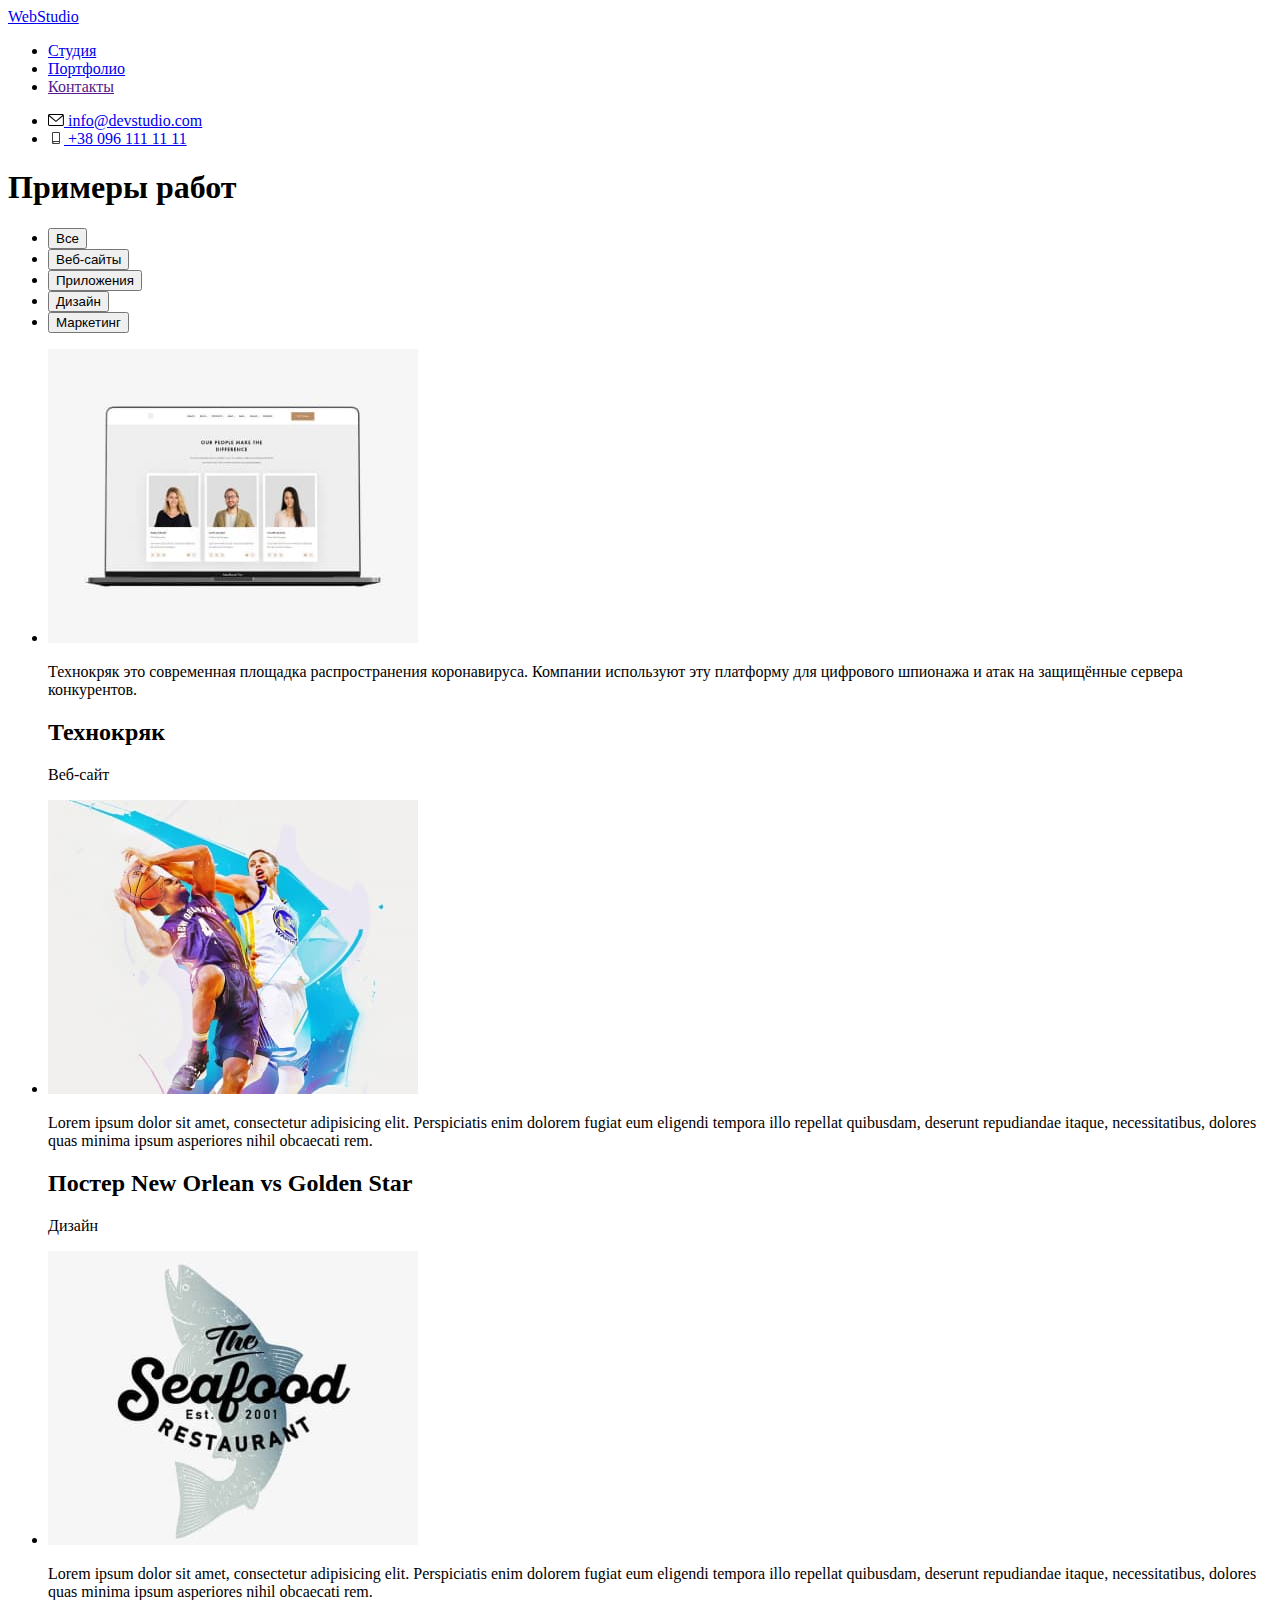
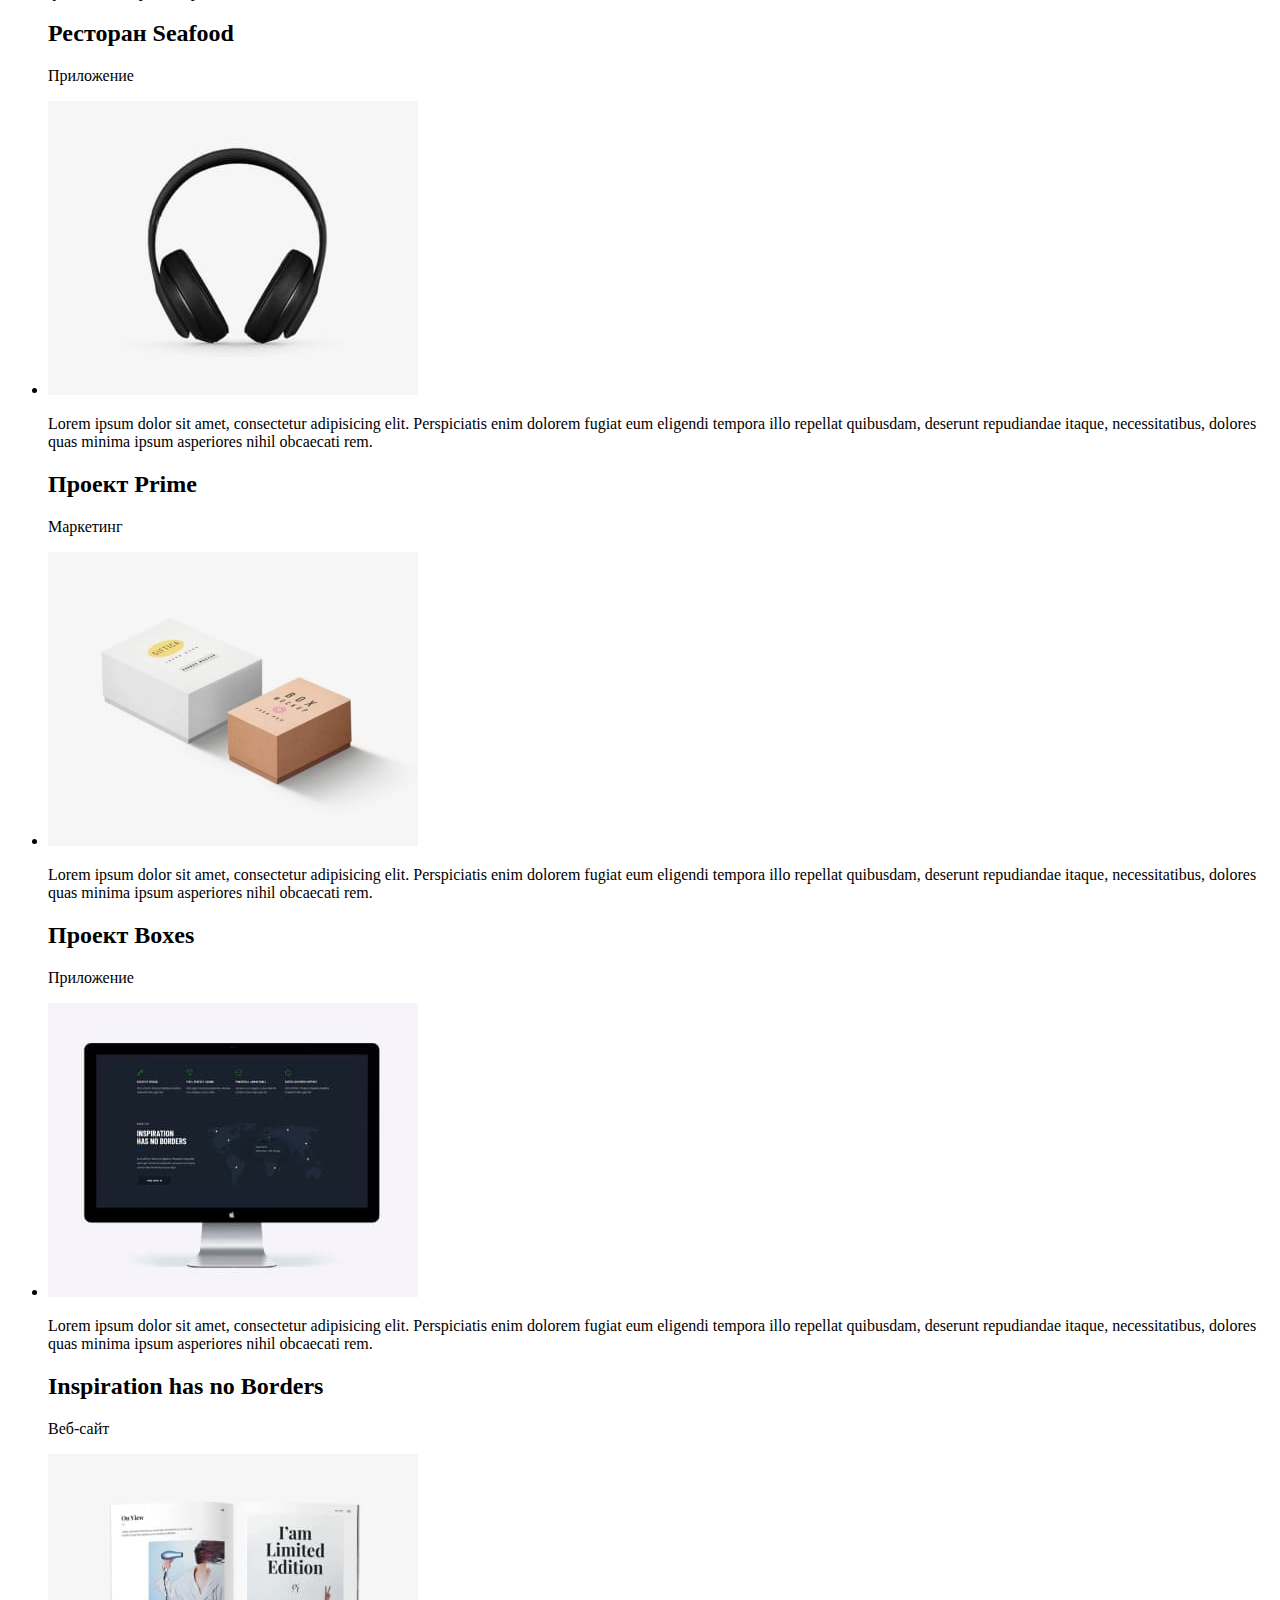
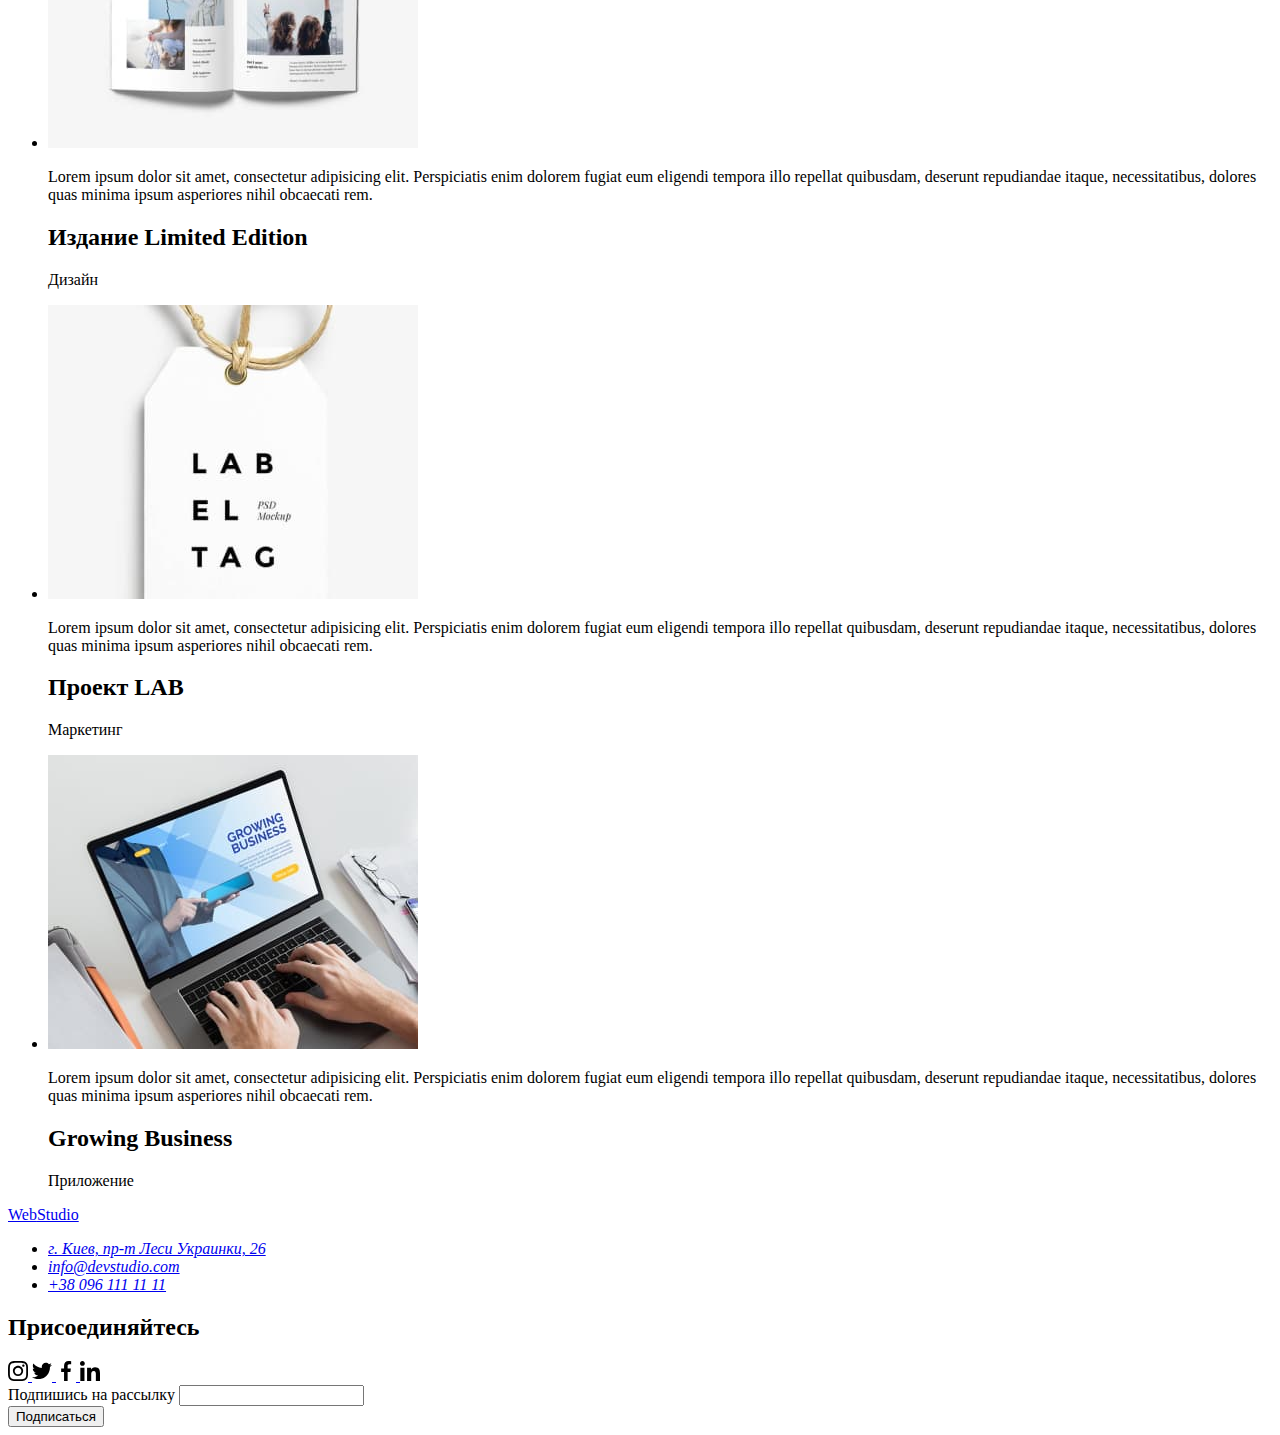
==== portfolio.html @ 1a2fe04e "add SASS rewrite css  to scss" ====
<!DOCTYPE html>
<html lang="ru">
  <head>
    <meta charset="UTF-8" />
    <title>Web Studio(Version2.1)-Figma</title>
    <link rel="preconnect" href="https://fonts.googleapis.com" />
    <link rel="preconnect" href="https://fonts.gstatic.com" crossorigin />
    <link
      href="https://fonts.googleapis.com/css2?family=Raleway:wght@700&family=Roboto:wght@400;500;700;900&display=swap"
      rel="stylesheet"
    />
    <link
      rel="stylesheet"
      href="https://cdnjs.cloudflare.com/ajax/libs/modern-normalize/1.1.0/modern-normalize.min.css"
      integrity="sha512-wpPYUAdjBVSE4KJnH1VR1HeZfpl1ub8YT/NKx4PuQ5NmX2tKuGu6U/JRp5y+Y8XG2tV+wKQpNHVUX03MfMFn9Q=="
      crossorigin="anonymous"
      referrerpolicy="no-referrer"
    />
    <link rel="stylesheet" href="./css/styles.css" />
  </head>

  <body>
    <!--Шапка сторінки-->
    <header class="header">
      <div class="container main-nav">
        <!--Логотип-->
        <a href="./index.html" class="logo link">
          <span class="logo-primary">Web</span
          ><span class="logo-secondary">Studio</span>
        </a>
        <nav class="nav">
          <!--Активне посилання-->
          <ul class="local-nav list">
            <li class="item">
              <a href="./index.html" class="link block">Студия</a>
            </li>
            <li class="item">
              <a href="./portfolio.html" class="current-link block"
                >Портфолио</a
              >
            </li>
            <li class="item"><a href="" class="link block">Контакты</a></li>
          </ul>
        </nav>
        <!--Contacts in header-->
        <ul class="contacts list">
          <li class="item">
            <a href="mailto:info@devstudio.com" class="link">
              <svg class="icon-header" width="16px" height="12px">
                <use href="./images/icons.svg#icon-mail"></use>
              </svg>
              info@devstudio.com
            </a>
          </li>
          <li class="item">
            <a href="tel:+3809611111111" class="link">
              <svg class="icon-header" width="16px" height="12px">
                <use href="./images/icons.svg#icon-phone"></use>
              </svg>
              +38 096 111 11 11
            </a>
          </li>
        </ul>
      </div>
    </header>
    <main>
      <section class="gallery section">
        <div class="container">
          <h1 class="visually-hidden">Примеры работ</h1>
          <ul class="list filters">
            <li class="item">
              <button type="button" class="btn btn-secondary">Все</button>
            </li>
            <li class="item">
              <button type="button" class="btn btn-secondary">Веб-сайты</button>
            </li>
            <li class="item">
              <button type="button" class="btn btn-secondary">
                Приложения
              </button>
            </li>
            <li class="item">
              <button type="button" class="btn btn-secondary">Дизайн</button>
            </li>
            <li class="item">
              <button type="button" class="btn btn-secondary">Маркетинг</button>
            </li>
          </ul>
          <ul class="list card-set">
            <li class="gallery-card">
              <div class="gallery-flow">
                <img
                  src="./images/prj1.jpg"
                  alt="веб-сайт на ноутбуке"
                  width="370"
                  class="gallery-image"
                />
                <p class="flow-description">
                  Технокряк это современная площадка распространения
                  коронавируса. Компании используют эту платформу для цифрового
                  шпионажа и атак на защищённые сервера конкурентов.
                </p>
              </div>

              <div class="card-container">
                <h2 class="card-title">Технокряк</h2>
                <p class="defenition">Веб-сайт</p>
              </div>
            </li>
            <li class="gallery-card">
              <div class="gallery-flow">
                <img
                  src="./images/prj2.jpg"
                  alt="Соревнования баскетболистов"
                  width="370"
                  class="gallery-image"
                />
                <p class="flow-description">
                  Lorem ipsum dolor sit amet, consectetur adipisicing elit.
                  Perspiciatis enim dolorem fugiat eum eligendi tempora illo
                  repellat quibusdam, deserunt repudiandae itaque,
                  necessitatibus, dolores quas minima ipsum asperiores nihil
                  obcaecati rem.
                </p>
              </div>

              <div class="card-container">
                <h2 class="card-title">Постер New Orlean vs Golden Star</h2>
                <p class="defenition">Дизайн</p>
              </div>
            </li>
            <li class="gallery-card">
              <div class="gallery-flow">
                <img
                  src="./images/prj3.jpg"
                  alt="логотип ресторана"
                  width="370"
                  class="gallery-image"
                />
                <p class="flow-description">
                  Lorem ipsum dolor sit amet, consectetur adipisicing elit.
                  Perspiciatis enim dolorem fugiat eum eligendi tempora illo
                  repellat quibusdam, deserunt repudiandae itaque,
                  necessitatibus, dolores quas minima ipsum asperiores nihil
                  obcaecati rem.
                </p>
              </div>

              <div class="card-container">
                <h2 class="card-title">Ресторан Seafood</h2>
                <p class="defenition">Приложение</p>
              </div>
            </li>
            <li class="gallery-card">
              <div class="gallery-flow">
                <img
                  src="./images/prj4.jpg"
                  alt="Черные наушники"
                  width="370"
                  class="gallery-image"
                />
                <p class="flow-description">
                  Lorem ipsum dolor sit amet, consectetur adipisicing elit.
                  Perspiciatis enim dolorem fugiat eum eligendi tempora illo
                  repellat quibusdam, deserunt repudiandae itaque,
                  necessitatibus, dolores quas minima ipsum asperiores nihil
                  obcaecati rem.
                </p>
              </div>

              <div class="card-container">
                <h2 class="card-title">Проект Prime</h2>
                <p class="defenition">Маркетинг</p>
              </div>
            </li>
            <li class="gallery-card">
              <div class="gallery-flow">
                <img
                  src="./images/prj5.jpg"
                  alt="Две картонные коробки"
                  width="370"
                  class="gallery-image"
                />
                <p class="flow-description">
                  Lorem ipsum dolor sit amet, consectetur adipisicing elit.
                  Perspiciatis enim dolorem fugiat eum eligendi tempora illo
                  repellat quibusdam, deserunt repudiandae itaque,
                  necessitatibus, dolores quas minima ipsum asperiores nihil
                  obcaecati rem.
                </p>
              </div>

              <div class="card-container">
                <h2 class="card-title">Проект Boxes</h2>
                <p class="defenition">Приложение</p>
              </div>
            </li>
            <li class="gallery-card">
              <div class="gallery-flow">
                <img
                  src="./images/prj6.jpg"
                  alt="моноблок с примером веб-сайта"
                  width="370"
                  class="gallery-image"
                />
                <p class="flow-description">
                  Lorem ipsum dolor sit amet, consectetur adipisicing elit.
                  Perspiciatis enim dolorem fugiat eum eligendi tempora illo
                  repellat quibusdam, deserunt repudiandae itaque,
                  necessitatibus, dolores quas minima ipsum asperiores nihil
                  obcaecati rem.
                </p>
              </div>

              <div class="card-container">
                <h2 class="card-title">Inspiration has no Borders</h2>
                <p class="defenition">Веб-сайт</p>
              </div>
            </li>
            <li class="gallery-card">
              <div class="gallery-flow">
                <img
                  src="./images/prj7.jpg"
                  alt="разворот книги"
                  width="370"
                  class="gallery-image"
                />
                <p class="flow-description">
                  Lorem ipsum dolor sit amet, consectetur adipisicing elit.
                  Perspiciatis enim dolorem fugiat eum eligendi tempora illo
                  repellat quibusdam, deserunt repudiandae itaque,
                  necessitatibus, dolores quas minima ipsum asperiores nihil
                  obcaecati rem.
                </p>
              </div>

              <div class="card-container">
                <h2 class="card-title">Издание Limited Edition</h2>
                <p class="defenition">Дизайн</p>
              </div>
            </li>
            <li class="gallery-card">
              <div class="gallery-flow">
                <img
                  src="./images/prj8.jpg"
                  alt="етикетка с надписью"
                  width="370"
                  class="gallery-image"
                />
                <p class="flow-description">
                  Lorem ipsum dolor sit amet, consectetur adipisicing elit.
                  Perspiciatis enim dolorem fugiat eum eligendi tempora illo
                  repellat quibusdam, deserunt repudiandae itaque,
                  necessitatibus, dolores quas minima ipsum asperiores nihil
                  obcaecati rem.
                </p>
              </div>

              <div class="card-container">
                <h2 class="card-title">Проект LAB</h2>
                <p class="defenition">Маркетинг</p>
              </div>
            </li>
            <li class="gallery-card">
              <div class="gallery-flow">
                <img
                  src="./images/prj9.jpg"
                  alt="человек работающий за ноутбуком"
                  width="370"
                  class="gallery-image"
                />
                <p class="flow-description">
                  Lorem ipsum dolor sit amet, consectetur adipisicing elit.
                  Perspiciatis enim dolorem fugiat eum eligendi tempora illo
                  repellat quibusdam, deserunt repudiandae itaque,
                  necessitatibus, dolores quas minima ipsum asperiores nihil
                  obcaecati rem.
                </p>
              </div>

              <div class="card-container">
                <h2 class="card-title">Growing Business</h2>
                <p class="defenition">Приложение</p>
              </div>
            </li>
          </ul>
        </div>
      </section>
    </main>

    <footer class="footer">
      <div class="container flex">
        <div class="contact-container">
          <div class="logo-box">
            <a href="./index.html" class="logo link">
              <span class="logo-primary">Web</span
              ><span class="logo-botom">Studio</span>
            </a>
          </div>
          <!--Contact info-->
          <address class="footer-contacts">
            <ul class="list">
              <li class="contact">
                <a
                  href="https://goo.gl/maps/vkd8yYgCR2bsNaY5A"
                  class="address link"
                >
                  г. Киев, пр-т Леси Украинки, 26<br />
                </a>
              </li>
              <li class="contact">
                <a href="mailto:info@devstudio.com" class="link">
                  info@devstudio.com<br />
                </a>
              </li>
              <li class="contact">
                <a href="tel:+3809611111111" class="link">
                  +38 096 111 11 11<br />
                </a>
              </li>
            </ul>
          </address>
        </div>

        <div class="follow-us">
          <h2 class="follow-us-title">Присоединяйтесь</h2>
          <div class="follow-us-box">
            <a href="#" class="follow-link">
              <svg class="follow-link-icon" width="20" height="20">
                <use href="./images/icons.svg#icon-instagram"></use>
              </svg>
            </a>
            <a href="#" class="follow-link">
              <svg class="follow-link-icon" width="20" height="20">
                <use href="./images/icons.svg#icon-twitter"></use>
              </svg>
            </a>
            <a href="#" class="follow-link">
              <svg class="follow-link-icon" width="20" height="20">
                <use href="./images/icons.svg#icon-facebook"></use>
              </svg>
            </a>
            <a href="#" class="follow-link">
              <svg class="follow-link-icon" width="20" height="20">
                <use href="./images/icons.svg#icon-linkedin"></use>
              </svg>
            </a>
          </div>
        </div>
        <!-- FORM SUBSCRIBE -->
        <form class="form-subscribe">
          <div class="email-subscribe">
            <label for="user-subscribs" class="subscribe-lable"
              >Подпишись на рассылку</label
            >
            <input
              type="email"
              name="email-subscrib"
              id=""
              class="input-subscribe"
            />
          </div>
          <div class="send-btn-wrapper">
            <button type="submit" class="send-btn">Подписаться</button>
          </div>
        </form>
      </div>
    </footer>
  </body>
</html>
---- css/styles.css ----
/* -------------GLOBAL STYLES--------------- */

/* ----Приховані елементи---- */

/* container */

/* ---section--- */

/* link decoration */

/* button */

/* ----------------Social Link Div--------------------------------------- */

/* -------------------------------------------------------------------- */

/* --------------HEADER-------------------- */
/* header flexbox */

/* -----------------------BODY_INDEX----------------------- */
/* heroes */

/* features */

/* activities */

/* team */

/* ----------------------PARTNER----------------------- */

/* -----------------------BODY_PORTFILIO--------------------- */
/* gallery */

/* -----------------------FOOTER----------------------- */

/*-----------MODAL WINDOW ---------------*/
/* -----------BACKDROP--------------- */
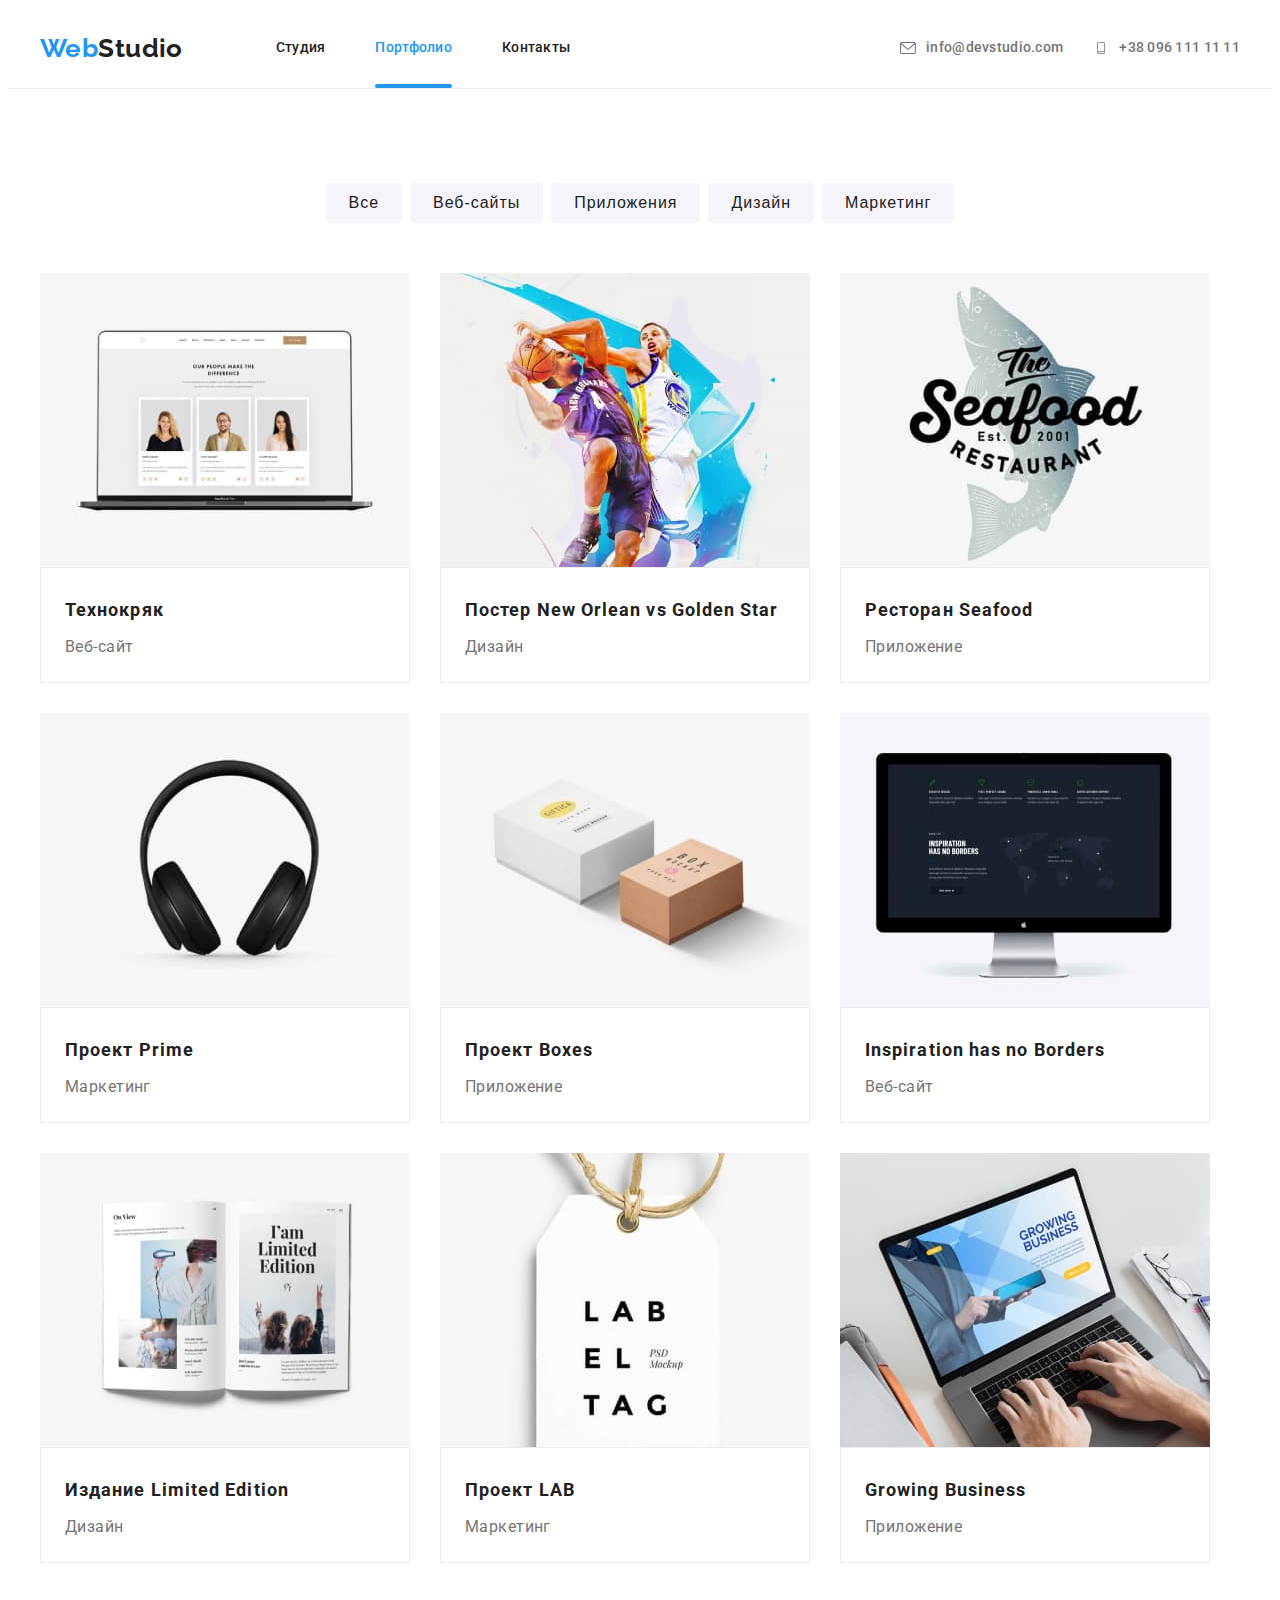
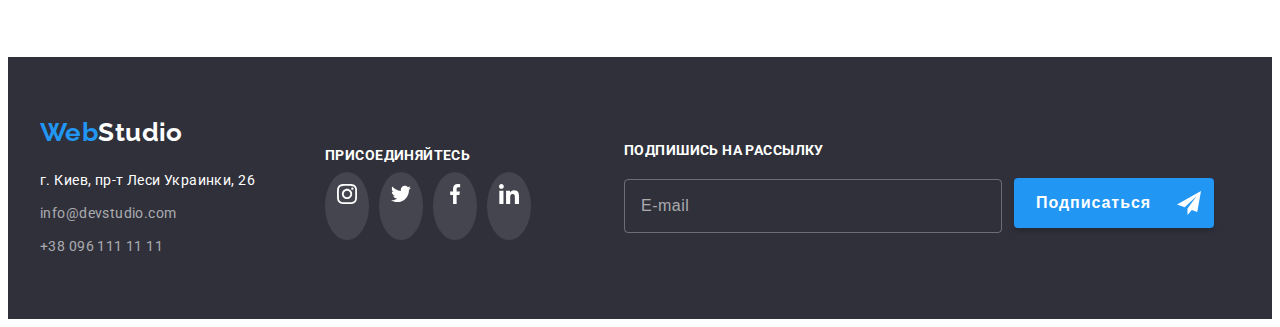
==== commit 3f25d4cb: "rewrite structure by using BEM" ====
--- a/portfolio.html
+++ b/portfolio.html
@@ -16,45 +16,47 @@
       crossorigin="anonymous"
       referrerpolicy="no-referrer"
     />
-    <link rel="stylesheet" href="./css/styles.css" />
+    <link rel="stylesheet" href="./css/main.min.css" />
   </head>
 
   <body>
     <!--Шапка сторінки-->
     <header class="header">
-      <div class="container main-nav">
+      <div class="container container--flex">
         <!--Логотип-->
         <a href="./index.html" class="logo link">
-          <span class="logo-primary">Web</span
-          ><span class="logo-secondary">Studio</span>
+          <span class="logo__primary-text">Web</span
+          ><span class="logo__secondary-text">Studio</span>
         </a>
         <nav class="nav">
           <!--Активне посилання-->
-          <ul class="local-nav list">
-            <li class="item">
-              <a href="./index.html" class="link block">Студия</a>
-            </li>
-            <li class="item">
-              <a href="./portfolio.html" class="current-link block"
+          <ul class="pages-list list">
+            <li class="pages-list__item">
+              <a href="./index.html" class="pages-list__link link">Студия</a>
+            </li>
+            <li class="pages-list__item">
+              <a href="./portfolio.html" class="pages-list__link current-link"
                 >Портфолио</a
               >
             </li>
-            <li class="item"><a href="" class="link block">Контакты</a></li>
+            <li class="pages-list__item">
+              <a href="" class="pages-list__link link">Контакты</a>
+            </li>
           </ul>
         </nav>
         <!--Contacts in header-->
         <ul class="contacts list">
-          <li class="item">
-            <a href="mailto:info@devstudio.com" class="link">
-              <svg class="icon-header" width="16px" height="12px">
+          <li class="contacts__item">
+            <a href="mailto:info@devstudio.com" class="contacts__link link">
+              <svg class="contacts__icon" width="16px" height="12px">
                 <use href="./images/icons.svg#icon-mail"></use>
               </svg>
               info@devstudio.com
             </a>
           </li>
-          <li class="item">
-            <a href="tel:+3809611111111" class="link">
-              <svg class="icon-header" width="16px" height="12px">
+          <li class="contacts-item contacts__item--positioning">
+            <a href="tel:+3809611111111" class="contacts__link link">
+              <svg class="contacts__icon" width="16px" height="12px">
                 <use href="./images/icons.svg#icon-phone"></use>
               </svg>
               +38 096 111 11 11
@@ -64,223 +66,225 @@
       </div>
     </header>
     <main>
-      <section class="gallery section">
+      <section class="portfolio section">
         <div class="container">
           <h1 class="visually-hidden">Примеры работ</h1>
           <ul class="list filters">
-            <li class="item">
+            <li class="filters__item">
               <button type="button" class="btn btn-secondary">Все</button>
             </li>
-            <li class="item">
+            <li class="filters__item">
               <button type="button" class="btn btn-secondary">Веб-сайты</button>
             </li>
-            <li class="item">
+            <li class="filters__item">
               <button type="button" class="btn btn-secondary">
                 Приложения
               </button>
             </li>
-            <li class="item">
+            <li class="filters__item">
               <button type="button" class="btn btn-secondary">Дизайн</button>
             </li>
-            <li class="item">
+            <li class="filters__item">
               <button type="button" class="btn btn-secondary">Маркетинг</button>
             </li>
           </ul>
-          <ul class="list card-set">
-            <li class="gallery-card">
-              <div class="gallery-flow">
+          <ul class="list gallery">
+            <li class="gallery__item">
+              <div class="flow">
                 <img
                   src="./images/prj1.jpg"
                   alt="веб-сайт на ноутбуке"
                   width="370"
-                  class="gallery-image"
-                />
-                <p class="flow-description">
+                  class="flow__image"
+                />
+                <p class="flow__text">
                   Технокряк это современная площадка распространения
                   коронавируса. Компании используют эту платформу для цифрового
                   шпионажа и атак на защищённые сервера конкурентов.
                 </p>
               </div>
 
-              <div class="card-container">
-                <h2 class="card-title">Технокряк</h2>
-                <p class="defenition">Веб-сайт</p>
-              </div>
-            </li>
-            <li class="gallery-card">
-              <div class="gallery-flow">
+              <div class="card-info">
+                <h2 class="card-info__title">Технокряк</h2>
+                <p class="card-info__text">Веб-сайт</p>
+              </div>
+            </li>
+            <li class="gallery__item">
+              <div class="flow">
                 <img
                   src="./images/prj2.jpg"
                   alt="Соревнования баскетболистов"
                   width="370"
-                  class="gallery-image"
-                />
-                <p class="flow-description">
-                  Lorem ipsum dolor sit amet, consectetur adipisicing elit.
-                  Perspiciatis enim dolorem fugiat eum eligendi tempora illo
-                  repellat quibusdam, deserunt repudiandae itaque,
-                  necessitatibus, dolores quas minima ipsum asperiores nihil
-                  obcaecati rem.
-                </p>
-              </div>
-
-              <div class="card-container">
-                <h2 class="card-title">Постер New Orlean vs Golden Star</h2>
-                <p class="defenition">Дизайн</p>
-              </div>
-            </li>
-            <li class="gallery-card">
-              <div class="gallery-flow">
+                  class="flow__image"
+                />
+                <p class="flow__text">
+                  Lorem ipsum dolor sit amet, consectetur adipisicing elit.
+                  Perspiciatis enim dolorem fugiat eum eligendi tempora illo
+                  repellat quibusdam, deserunt repudiandae itaque,
+                  necessitatibus, dolores quas minima ipsum asperiores nihil
+                  obcaecati rem.
+                </p>
+              </div>
+
+              <div class="card-info">
+                <h2 class="card-info__title">
+                  Постер New Orlean vs Golden Star
+                </h2>
+                <p class="card-info__text">Дизайн</p>
+              </div>
+            </li>
+            <li class="gallery__item">
+              <div class="flow">
                 <img
                   src="./images/prj3.jpg"
                   alt="логотип ресторана"
                   width="370"
-                  class="gallery-image"
-                />
-                <p class="flow-description">
-                  Lorem ipsum dolor sit amet, consectetur adipisicing elit.
-                  Perspiciatis enim dolorem fugiat eum eligendi tempora illo
-                  repellat quibusdam, deserunt repudiandae itaque,
-                  necessitatibus, dolores quas minima ipsum asperiores nihil
-                  obcaecati rem.
-                </p>
-              </div>
-
-              <div class="card-container">
-                <h2 class="card-title">Ресторан Seafood</h2>
-                <p class="defenition">Приложение</p>
-              </div>
-            </li>
-            <li class="gallery-card">
-              <div class="gallery-flow">
+                  class="flow__image"
+                />
+                <p class="flow__text">
+                  Lorem ipsum dolor sit amet, consectetur adipisicing elit.
+                  Perspiciatis enim dolorem fugiat eum eligendi tempora illo
+                  repellat quibusdam, deserunt repudiandae itaque,
+                  necessitatibus, dolores quas minima ipsum asperiores nihil
+                  obcaecati rem.
+                </p>
+              </div>
+
+              <div class="card-info">
+                <h2 class="card-info__title">Ресторан Seafood</h2>
+                <p class="card-info__text">Приложение</p>
+              </div>
+            </li>
+            <li class="gallery__item">
+              <div class="flow">
                 <img
                   src="./images/prj4.jpg"
                   alt="Черные наушники"
                   width="370"
-                  class="gallery-image"
-                />
-                <p class="flow-description">
-                  Lorem ipsum dolor sit amet, consectetur adipisicing elit.
-                  Perspiciatis enim dolorem fugiat eum eligendi tempora illo
-                  repellat quibusdam, deserunt repudiandae itaque,
-                  necessitatibus, dolores quas minima ipsum asperiores nihil
-                  obcaecati rem.
-                </p>
-              </div>
-
-              <div class="card-container">
-                <h2 class="card-title">Проект Prime</h2>
-                <p class="defenition">Маркетинг</p>
-              </div>
-            </li>
-            <li class="gallery-card">
-              <div class="gallery-flow">
+                  class="flow__image"
+                />
+                <p class="flow__text">
+                  Lorem ipsum dolor sit amet, consectetur adipisicing elit.
+                  Perspiciatis enim dolorem fugiat eum eligendi tempora illo
+                  repellat quibusdam, deserunt repudiandae itaque,
+                  necessitatibus, dolores quas minima ipsum asperiores nihil
+                  obcaecati rem.
+                </p>
+              </div>
+
+              <div class="card-info">
+                <h2 class="card-info__title">Проект Prime</h2>
+                <p class="card-info__text">Маркетинг</p>
+              </div>
+            </li>
+            <li class="gallery__item">
+              <div class="flow">
                 <img
                   src="./images/prj5.jpg"
                   alt="Две картонные коробки"
                   width="370"
-                  class="gallery-image"
-                />
-                <p class="flow-description">
-                  Lorem ipsum dolor sit amet, consectetur adipisicing elit.
-                  Perspiciatis enim dolorem fugiat eum eligendi tempora illo
-                  repellat quibusdam, deserunt repudiandae itaque,
-                  necessitatibus, dolores quas minima ipsum asperiores nihil
-                  obcaecati rem.
-                </p>
-              </div>
-
-              <div class="card-container">
-                <h2 class="card-title">Проект Boxes</h2>
-                <p class="defenition">Приложение</p>
-              </div>
-            </li>
-            <li class="gallery-card">
-              <div class="gallery-flow">
+                  class="flow__image"
+                />
+                <p class="flow__text">
+                  Lorem ipsum dolor sit amet, consectetur adipisicing elit.
+                  Perspiciatis enim dolorem fugiat eum eligendi tempora illo
+                  repellat quibusdam, deserunt repudiandae itaque,
+                  necessitatibus, dolores quas minima ipsum asperiores nihil
+                  obcaecati rem.
+                </p>
+              </div>
+
+              <div class="card-info">
+                <h2 class="card-info__title">Проект Boxes</h2>
+                <p class="card-info__text">Приложение</p>
+              </div>
+            </li>
+            <li class="gallery__item">
+              <div class="flow">
                 <img
                   src="./images/prj6.jpg"
                   alt="моноблок с примером веб-сайта"
                   width="370"
-                  class="gallery-image"
-                />
-                <p class="flow-description">
-                  Lorem ipsum dolor sit amet, consectetur adipisicing elit.
-                  Perspiciatis enim dolorem fugiat eum eligendi tempora illo
-                  repellat quibusdam, deserunt repudiandae itaque,
-                  necessitatibus, dolores quas minima ipsum asperiores nihil
-                  obcaecati rem.
-                </p>
-              </div>
-
-              <div class="card-container">
-                <h2 class="card-title">Inspiration has no Borders</h2>
-                <p class="defenition">Веб-сайт</p>
-              </div>
-            </li>
-            <li class="gallery-card">
-              <div class="gallery-flow">
+                  class="flow__image"
+                />
+                <p class="flow__text">
+                  Lorem ipsum dolor sit amet, consectetur adipisicing elit.
+                  Perspiciatis enim dolorem fugiat eum eligendi tempora illo
+                  repellat quibusdam, deserunt repudiandae itaque,
+                  necessitatibus, dolores quas minima ipsum asperiores nihil
+                  obcaecati rem.
+                </p>
+              </div>
+
+              <div class="card-info">
+                <h2 class="card-info__title">Inspiration has no Borders</h2>
+                <p class="card-info__text">Веб-сайт</p>
+              </div>
+            </li>
+            <li class="gallery__item">
+              <div class="flow">
                 <img
                   src="./images/prj7.jpg"
                   alt="разворот книги"
                   width="370"
-                  class="gallery-image"
-                />
-                <p class="flow-description">
-                  Lorem ipsum dolor sit amet, consectetur adipisicing elit.
-                  Perspiciatis enim dolorem fugiat eum eligendi tempora illo
-                  repellat quibusdam, deserunt repudiandae itaque,
-                  necessitatibus, dolores quas minima ipsum asperiores nihil
-                  obcaecati rem.
-                </p>
-              </div>
-
-              <div class="card-container">
-                <h2 class="card-title">Издание Limited Edition</h2>
-                <p class="defenition">Дизайн</p>
-              </div>
-            </li>
-            <li class="gallery-card">
-              <div class="gallery-flow">
+                  class="flow__image"
+                />
+                <p class="flow__text">
+                  Lorem ipsum dolor sit amet, consectetur adipisicing elit.
+                  Perspiciatis enim dolorem fugiat eum eligendi tempora illo
+                  repellat quibusdam, deserunt repudiandae itaque,
+                  necessitatibus, dolores quas minima ipsum asperiores nihil
+                  obcaecati rem.
+                </p>
+              </div>
+
+              <div class="card-info">
+                <h2 class="card-info__title">Издание Limited Edition</h2>
+                <p class="card-info__text">Дизайн</p>
+              </div>
+            </li>
+            <li class="gallery__item">
+              <div class="flow">
                 <img
                   src="./images/prj8.jpg"
                   alt="етикетка с надписью"
                   width="370"
-                  class="gallery-image"
-                />
-                <p class="flow-description">
-                  Lorem ipsum dolor sit amet, consectetur adipisicing elit.
-                  Perspiciatis enim dolorem fugiat eum eligendi tempora illo
-                  repellat quibusdam, deserunt repudiandae itaque,
-                  necessitatibus, dolores quas minima ipsum asperiores nihil
-                  obcaecati rem.
-                </p>
-              </div>
-
-              <div class="card-container">
-                <h2 class="card-title">Проект LAB</h2>
-                <p class="defenition">Маркетинг</p>
-              </div>
-            </li>
-            <li class="gallery-card">
-              <div class="gallery-flow">
+                  class="flow__image"
+                />
+                <p class="flow__text">
+                  Lorem ipsum dolor sit amet, consectetur adipisicing elit.
+                  Perspiciatis enim dolorem fugiat eum eligendi tempora illo
+                  repellat quibusdam, deserunt repudiandae itaque,
+                  necessitatibus, dolores quas minima ipsum asperiores nihil
+                  obcaecati rem.
+                </p>
+              </div>
+
+              <div class="card-info">
+                <h2 class="card-info__title">Проект LAB</h2>
+                <p class="card-info__text">Маркетинг</p>
+              </div>
+            </li>
+            <li class="gallery__item">
+              <div class="flow">
                 <img
                   src="./images/prj9.jpg"
                   alt="человек работающий за ноутбуком"
                   width="370"
-                  class="gallery-image"
-                />
-                <p class="flow-description">
-                  Lorem ipsum dolor sit amet, consectetur adipisicing elit.
-                  Perspiciatis enim dolorem fugiat eum eligendi tempora illo
-                  repellat quibusdam, deserunt repudiandae itaque,
-                  necessitatibus, dolores quas minima ipsum asperiores nihil
-                  obcaecati rem.
-                </p>
-              </div>
-
-              <div class="card-container">
-                <h2 class="card-title">Growing Business</h2>
-                <p class="defenition">Приложение</p>
+                  class="flow__image"
+                />
+                <p class="flow__text">
+                  Lorem ipsum dolor sit amet, consectetur adipisicing elit.
+                  Perspiciatis enim dolorem fugiat eum eligendi tempora illo
+                  repellat quibusdam, deserunt repudiandae itaque,
+                  necessitatibus, dolores quas minima ipsum asperiores nihil
+                  obcaecati rem.
+                </p>
+              </div>
+
+              <div class="card-info">
+                <h2 class="card-info__title">Growing Business</h2>
+                <p class="card-info__text">Приложение</p>
               </div>
             </li>
           </ul>
@@ -289,32 +293,34 @@
     </main>
 
     <footer class="footer">
-      <div class="container flex">
+      <div class="container container--flex">
         <div class="contact-container">
-          <div class="logo-box">
-            <a href="./index.html" class="logo link">
-              <span class="logo-primary">Web</span
-              ><span class="logo-botom">Studio</span>
-            </a>
-          </div>
+          <a href="./index.html" class="logo link">
+            <span class="logo__primary-text">Web</span
+            ><span
+              class="logo__secondary-text logo__secondary-text--colorchange"
+              >Studio</span
+            >
+          </a>
+
           <!--Contact info-->
-          <address class="footer-contacts">
-            <ul class="list">
-              <li class="contact">
+          <address class="address">
+            <ul class="address__list list">
+              <li class="address_item">
                 <a
                   href="https://goo.gl/maps/vkd8yYgCR2bsNaY5A"
-                  class="address link"
+                  class="address__link address__link--primarycolor link"
                 >
                   г. Киев, пр-т Леси Украинки, 26<br />
                 </a>
               </li>
-              <li class="contact">
-                <a href="mailto:info@devstudio.com" class="link">
+              <li class="address__item">
+                <a href="mailto:info@devstudio.com" class="address__link link">
                   info@devstudio.com<br />
                 </a>
               </li>
-              <li class="contact">
-                <a href="tel:+3809611111111" class="link">
+              <li class="address__item">
+                <a href="tel:+3809611111111" class="address__link link">
                   +38 096 111 11 11<br />
                 </a>
               </li>
@@ -323,25 +329,25 @@
         </div>
 
         <div class="follow-us">
-          <h2 class="follow-us-title">Присоединяйтесь</h2>
-          <div class="follow-us-box">
-            <a href="#" class="follow-link">
-              <svg class="follow-link-icon" width="20" height="20">
+          <h2 class="follow-us__title">Присоединяйтесь</h2>
+          <div class="social">
+            <a href="#" class="social__link social-link--decoration">
+              <svg class="social__icon" width="20" height="20">
                 <use href="./images/icons.svg#icon-instagram"></use>
               </svg>
             </a>
-            <a href="#" class="follow-link">
-              <svg class="follow-link-icon" width="20" height="20">
+            <a href="#" class="social__link social-link--decoration">
+              <svg class="social__icon" width="20" height="20">
                 <use href="./images/icons.svg#icon-twitter"></use>
               </svg>
             </a>
-            <a href="#" class="follow-link">
-              <svg class="follow-link-icon" width="20" height="20">
+            <a href="#" class="social__link social-link--decoration">
+              <svg class="social__icon" width="20" height="20">
                 <use href="./images/icons.svg#icon-facebook"></use>
               </svg>
             </a>
-            <a href="#" class="follow-link">
-              <svg class="follow-link-icon" width="20" height="20">
+            <a href="#" class="social__link social-link--decoration">
+              <svg class="social__icon" width="20" height="20">
                 <use href="./images/icons.svg#icon-linkedin"></use>
               </svg>
             </a>
@@ -349,19 +355,22 @@
         </div>
         <!-- FORM SUBSCRIBE -->
         <form class="form-subscribe">
-          <div class="email-subscribe">
-            <label for="user-subscribs" class="subscribe-lable"
-              >Подпишись на рассылку</label
-            >
+          <div class="subscribe">
+            <label for="user-subscribs" class="subscribe__lable">
+              Подпишись на рассылку
+            </label>
             <input
               type="email"
               name="email-subscrib"
               id=""
-              class="input-subscribe"
+              class="subscribe__input"
+              placeholder="E-mail"
             />
           </div>
-          <div class="send-btn-wrapper">
-            <button type="submit" class="send-btn">Подписаться</button>
+          <div class="btn-wrapper">
+            <button type="submit" class="btn btn--detalising">
+              Подписаться
+            </button>
           </div>
         </form>
       </div>
--- a/css/main.min.css
+++ b/css/main.min.css
@@ -0,0 +1,2 @@
+body{background-color:var(--primary-white-color);color:var(--text-primary-color);font-family:Roboto, Verdana, Tahoma, sans-serif;font-size:14px;line-height:1.71;letter-spacing:0.03em}ul,ol{padding:0px;margin:0px}.list{margin:0;list-style:none}.btn{border-radius:4px;border:1px solid transparent;font-weight:700;font-size:16px;line-height:1.87;letter-spacing:0.06em;cursor:pointer}.btn--primary{padding:10px 32px;background-color:var(--accent-color);color:var(--primary-white-color);transition:color 250ms cubic-bezier(0.4, 0, 0.2, 1)}.btn--primary:hover,.btn--primary:focus{color:var(--text-secondary-color)}.btn-secondary{font-weight:500;font-size:16px;line-height:1.63;padding:6px 22px;background-color:var(--secondary-white-color);color:var(--text-secondary-color);transition:color,background-color 250ms cubic-bezier(0.4, 0, 0.2, 1)}.btn-secondary:hover,.btn-secondary:focus{color:var(--primary-white-color);background-color:var(--accent-color)}.container{width:1200px;padding-left:15px;padding-right:15px;margin:0 auto}.link{color:inherit;text-decoration:none;transition:color 250ms cubic-bezier(0.4, 0, 0.2, 1)}.link:hover,.link:focus{color:var(--accent-color)}.current-link{color:var(--accent-color);text-decoration:none;transition:color 250ms cubic-bezier(0.4, 0, 0.2, 1)}.current-link:hover,.current-link:focus{color:var(--secondary-bg-color)}.current-link::after{content:"";transition:background-color 250ms cubic-bezier(0.4, 0, 0.2, 1);position:absolute;bottom:0;left:0;width:100%;height:4px;background-color:var(--accent-color);border-radius:2px}.current-link:hover::after,.current-link:focus::after{background-color:var(--secondary-bg-color)}.social{display:flex;width:206px;height:44px;align-items:center;justify-content:space-between;padding:0}.social:last-child{margin-right:0px}.social__link{display:block;width:44px;height:44px;padding:12px;border-radius:50%;margin-right:10px;color:var(--icon-pr-color);text-decoration:none;transition:color 250ms cubic-bezier(0.4, 0, 0.2, 1),background-color 250ms cubic-bezier(0.4, 0, 0.2, 1)}.social__link:hover,.social__link:focus{color:var(--primary-white-color);background-color:var(--accent-color)}.social__icon{display:block;fill:currentColor;margin:0 auto}.section{padding-top:94px;padding-bottom:94px}.backdrop{position:fixed;top:0;left:0;width:100%;height:100%;background-color:rgba(47,48,58,0.5);opacity:1;transition:opacity 250ms cubic-bezier(0.4, 0, 0.2, 1)}.backdrop.is-hidden{opacity:0;pointer-events:none}.modal{position:absolute;top:50%;left:50%;width:528px;height:581px;padding:40px;transform:translate(-50%, -50%) scale(1);transition:transform 250ms cubic-bezier(0.4, 0, 0.2, 1);background-color:var(--primary-white-color);border-radius:4px;font-size:12px;line-height:1.17;letter-spacing:0.01em;color:var(--text-primary-color)}.backdrop.is-hidden>.modal{transform:scale(1.2) translate(-50%, -50%)}.modal__btn{position:absolute;display:flex;right:8px;top:8px;width:30px;height:30px;justify-content:center;align-items:center;cursor:pointer;fill:var(--text-secondary-color);border:1px solid rgba(0,0,0,0.1);border-radius:50%;transition:fill 250ms cubic-bezier(0.4, 0, 0.2, 1)}.modal__icon{fill:#000}.modal__btn:hover .modal__icon{fill:var(--accent-color)}.modal__title{margin-top:0;margin-bottom:12px;font-weight:700;font-size:20px;line-height:1.2;text-align:center;letter-spacing:0.03em;color:#212121}.form{margin-right:auto;margin-left:auto}.form__field{display:flex;flex-direction:column;margin-bottom:10px}.form__labl{margin-bottom:4px}.form__wrapper{position:relative}.form__input{padding-left:42px;width:100%;height:40px;border:1px solid rgba(33,33,33,0.2);border-radius:4px}.form__input:focus{border:1px solid var(--accent-color)}.form__icon{position:absolute;left:12px;top:50%;transform:translateY(-50%)}.form__input:focus+.form__icon{fill:var(--accent-color)}.form-comment{display:flex;flex-direction:column;margin-bottom:20px}.form-comments__input{resize:none;padding:10px;height:120px;width:100%;border:1px solid rgba(33,33,33,0.2);border-radius:4px}.form-comments__input:focus{border:1px solid var(--accent-color)}.form-comments__lable{margin-bottom:4px}.policy-box{display:flex;flex-direction:column;margin-bottom:30px}.policy-box__text{display:flex;font-size:14px;line-height:1.71;letter-spacing:0.03em}.policy-box__span{width:15px;height:15px;border:2px solid #303030;border-radius:2px;margin-right:5px;display:flex;justify-content:center;align-items:center;margin-right:7px;fill:transparent}.policy-box__check:checked+.policy-box__span{background-color:var(--accent-color);fill:var(--primary-white-color);border:none}.policy-box__link{padding-left:4px;text-decoration:underline;color:var(--accent-color)}.btn--form-design{display:flex;align-items:center;justify-content:center;margin-right:auto;margin-left:auto;width:200px;height:50px;color:var(--primary-white-color);background-color:var(--accent-color);border:none;box-shadow:0px 4px 4px rgba(0,0,0,0.15);cursor:pointer}.header{position:sticky;z-index:999;top:0;left:0;width:100%;background-color:var(--primary-white-color);border-bottom:1px solid var(--border-color)}.container--flex{display:flex;align-items:center}.logo{font-family:Raleway, Verdana, Tahoma, sans-serif;font-weight:700;font-size:26px;line-height:1.19;transition:color,background-color 250ms cubic-bezier(0.4, 0, 0.2, 1)}.logo span:hover,.logo span:focus{color:var(--accent-color)}.logo__primary-text{color:var(--accent-color)}.logo__secondary-text{color:var(--text-secondary-color)}.pages-list{display:flex;margin-left:93px;color:var(--text-secondary-color);font-weight:500;font-size:14px;line-height:1.14;letter-spacing:0.02em}.pages-list :nth-child(n+2){margin-left:50px}.pages-list__item{position:relative}.pages-list__link{display:block;padding-top:32px;padding-bottom:32px}.contacts{display:flex;padding-left:0;margin-left:auto}.contacts__item--positioning{margin-left:30px}.contacts__link{display:flex;align-items:center;padding-top:32px;padding-bottom:32px;color:var(--text-primary-color);font-weight:500;font-size:14px;line-height:1.14;letter-spacing:0.02em;transition:color 250ms cubic-bezier(0.4, 0, 0.2, 1)}.contacts__link:hover,.contacts__link:focus{color:var(--accent-color)}.contacts__icon{fill:currentColor;margin-right:10px}.hero{padding-top:200px;padding-bottom:200px;background-color:var(--secondary-bg-color);color:var(--primary-white-color);text-align:center;background-image:linear-gradient(rgba(47,48,58,0.4), rgba(47,48,58,0.4)),url("../images/hero-bg.jpg");background-repeat:no-repeat;background-position:center;background-size:1600px 600px}.hero__title{margin-top:0px;margin-bottom:30px;text-transform:uppercase;font-weight:900;font-size:44px;line-height:1.36;letter-spacing:0.06em}.features{padding-bottom:0}.feature{display:flex;padding-left:0}.feature__item{width:calc((100% - 90px) / 4);margin-right:30px}.feature__item:last-child{margin-right:0px}.feature__image{display:block;margin-bottom:30px}.feature__title{margin-top:0;margin-bottom:10px;color:var(--text-secondary-color);font-weight:700;font-size:14px;line-height:1.14;text-transform:uppercase}.feature__text{margin-top:0;margin-bottom:0;font-size:14px;line-height:1.71}.activities__title{margin-top:0px;margin-bottom:50px;color:var(--text-secondary-color);font-weight:700;font-size:36px;line-height:1.17;text-align:center}.activity{display:flex;padding-left:0}.activity :nth-child(n+2){margin-left:30px}.activity__item{position:relative;box-shadow:0px 4px 4px rgba(0,0,0,0.25)}.activity__image{display:block}.activity-flow{position:absolute;left:-30px;bottom:0;display:flex;align-items:center;justify-content:center;height:70px;width:100%;background:rgba(47,48,58,0.8);border:1px solid #000000}.activity__title{font-size:14px;line-height:1.43;letter-spacing:0.03em;text-transform:uppercase;color:var(--primary-white-color)}.team{background-color:var(--secondary-white-color)}.team__title{margin-top:0;margin-bottom:50px;color:var(--text-secondary-color);font-weight:700;font-size:36px;line-height:1.17;text-align:center}.team-card{display:flex;padding-left:0}.team-card__item{background-color:var(--primary-white-color);box-shadow:0px 4px 4px rgba(0,0,0,0.25)}.team-card__item+.team-card__item{margin-left:30px}.team-card__box{padding:30px 32px}.team-card__title{margin-top:0px;margin-bottom:10px;color:var(--text-secondary-color);text-transform:none;font-weight:500;font-size:16px;line-height:1.19;text-align:center}.team-card_text{margin-top:0;margin-bottom:16px;text-align:center;font-size:16px;line-height:1.19;text-align:center}.partner-title{margin-top:0px;margin-bottom:50px;font-weight:700;font-size:36px;line-height:1.17;text-align:center;letter-spacing:0.03em;color:var(--text-secondary-color)}.partners{display:flex;align-items:center;justify-content:space-between;padding:0}.partners:last-child{margin-right:0px}.partners__link{display:block;width:170px;height:92px;padding:16px 32px;border:1px solid var(--icon-pr-color);border-radius:4px;margin-right:30px;color:var(--icon-pr-color);text-decoration:none;transition:color 250ms cubic-bezier(0.4, 0, 0.2, 1),border 250ms cubic-bezier(0.4, 0, 0.2, 1)}.partners__link:hover,.partners__link:focus{color:var(--accent-color);box-shadow:0px 4px 4px rgba(0,0,0,0.25);border:1px solid var(--accent-color)}.partners__icon{display:block;fill:currentColor}.gallery{background-color:var(--primary-white-color)}.filters{display:flex;justify-content:center}.filters :nth-child(n+2){margin-left:8px}.gallery{display:flex;flex-wrap:wrap;padding-left:0;margin-top:50px}.gallery__item{width:370px;margin-right:30px;margin-bottom:30px;border:none;background-color:var(--primary-white-color);transition:border 250ms cubic-bezier(0.4, 0, 0.2, 1),box-shadow 250ms cubic-bezier(0.4, 0, 0.2, 1)}.gallery__item:hover,.gallery__item:focus{border:1px solid #eeeeee;box-shadow:0px 1px 1px rgba(0,0,0,0.12),0px 4px 4px rgba(0,0,0,0.06),1px 4px 6px rgba(0,0,0,0.16)}.gallery__item:nth-last-child(-n+3){margin-bottom:0}.gallery__item:nth-child(3n){margin-right:0}.flow{position:relative;overflow:hidden}.flow__image{display:block;max-width:100%;height:auto}.flow__text{position:absolute;top:0;left:0;width:100%;height:100%;padding:63px 24px;transform:translateY(100%);transition:transform 250ms cubic-bezier(0.4, 0, 0.2, 1);overflow:hidden;margin:0;background-color:rgba(33,150,243,0.9);font-size:18px;line-height:1.56;letter-spacing:0.03em;color:var(--primary-white-color);transform:translateY(100%);transition:transform 250ms cubic-bezier(0.4, 0, 0.2, 1)}.gallery__item:hover .flow__text{transform:translateY(0)}.gallery__item:focus .flow__text{transform:translateY(0)}.card-info{padding-top:24px;padding-left:24px;padding-bottom:20px;border:1px solid var(--border-color)}.card-info__title{margin-top:0;margin-bottom:0;color:var(--text-secondary-color);text-transform:none;font-weight:700;font-size:18px;line-height:2;letter-spacing:0.06em}.card-info__text{margin-top:4px;margin-bottom:0;font-size:16px;line-height:1.87}.footer{padding-top:60px;padding-bottom:60px;background-color:var(--secondary-bg-color)}.contact-container{margin-right:70px}.logo__secondary-text--colorchange{color:var(--primary-white-color)}.address{margin-top:20px}.address__item:nth-child(n+2){margin-top:9px}.address__link{color:var(--decoration-white-color);font-style:normal;font-size:14px;line-height:1.71;transition-duration:350ms;transition-timing-function:cubic-bezier(0.4, 0, 0.2, 1)}.address__link:hover,.address__link:focus{color:var(--accent-color)}.address__link--primarycolor{color:var(--primary-white-color)}.follow-us__title{padding:0;margin-top:0;margin-bottom:20px;font-weight:700;font-size:14px;line-height:1.14;letter-spacing:0.03em;text-transform:uppercase;color:var(--primary-white-color)}.social-box{display:flex;width:206px;height:44px;align-items:center;justify-content:space-between;padding:0}.social-box:last-child{margin-right:0px}.social-link--decoration{background-color:rgba(255,255,255,0.1);color:var(--primary-white-color);fill:var(--primary-white-color)}.social-link--decoration:hover,.social-link--decoration:focus{background-color:var(--accent-color)}.form-subscribe{display:flex;justify-content:center;margin-left:93px}.subscribe{display:flex;flex-direction:column;margin-right:12px}.subscribe__lable{margin-bottom:20px;font-weight:700;font-size:14px;line-height:1.14;letter-spacing:0.03em;text-transform:uppercase;color:var(--primary-white-color)}.subscribe__input{width:358px;height:50px;padding-left:16px;background-color:transparent;border:1px solid rgba(255,255,255,0.3);outline:none;border-radius:4px;color:var(--primary-white-color);font-size:16px;line-height:1.25;letter-spacing:0.03em;transition:border 250ms cubic-bezier(0.4, 0, 0.2, 1)}.subscribe__input::placeholder{font-size:16px;line-height:1.25;letter-spacing:0.03em;color:rgba(255,255,255,0.6)}.subscribe__input:focus{border:1px solid var(--accent-color);box-shadow:4px 4px rgba(0,0,0,0.15)}.btn--detalising{height:50px;width:200px;transform:translateY(35px);padding-right:47px;color:var(--primary-white-color);background-color:var(--accent-color);box-shadow:0px 4px 4px rgba(0,0,0,0.15);border:none}.btn--detalising::after{content:"";position:absolute;right:13px;top:50%;transform:translateY(-50%);display:block;width:24px;height:24px;background-image:url("../images/send.svg");background-color:transparent}:root{--primary-white-color: #ffffff;--secondary-white-color: #f5f4fa;--prtf-bg-color: #e5e5e5;--secondary-bg-color: #2f303a;--text-primary-color: #757575;--text-secondary-color: #212121;--accent-color: #2196f3;--decoration-white-color: rgba(255, 255, 255, 0.6);--border-color: #ececec;--icon-pr-color: #afb1b8}.visually-hidden{position:absolute;white-space:nowrap;width:1px;height:1px;overflow:hidden;border:0;padding:0;clip:rect(0 0 0 0);clip-path:inset(50%);margin:-1px}
+/*# sourceMappingURL=main.min.css.map */